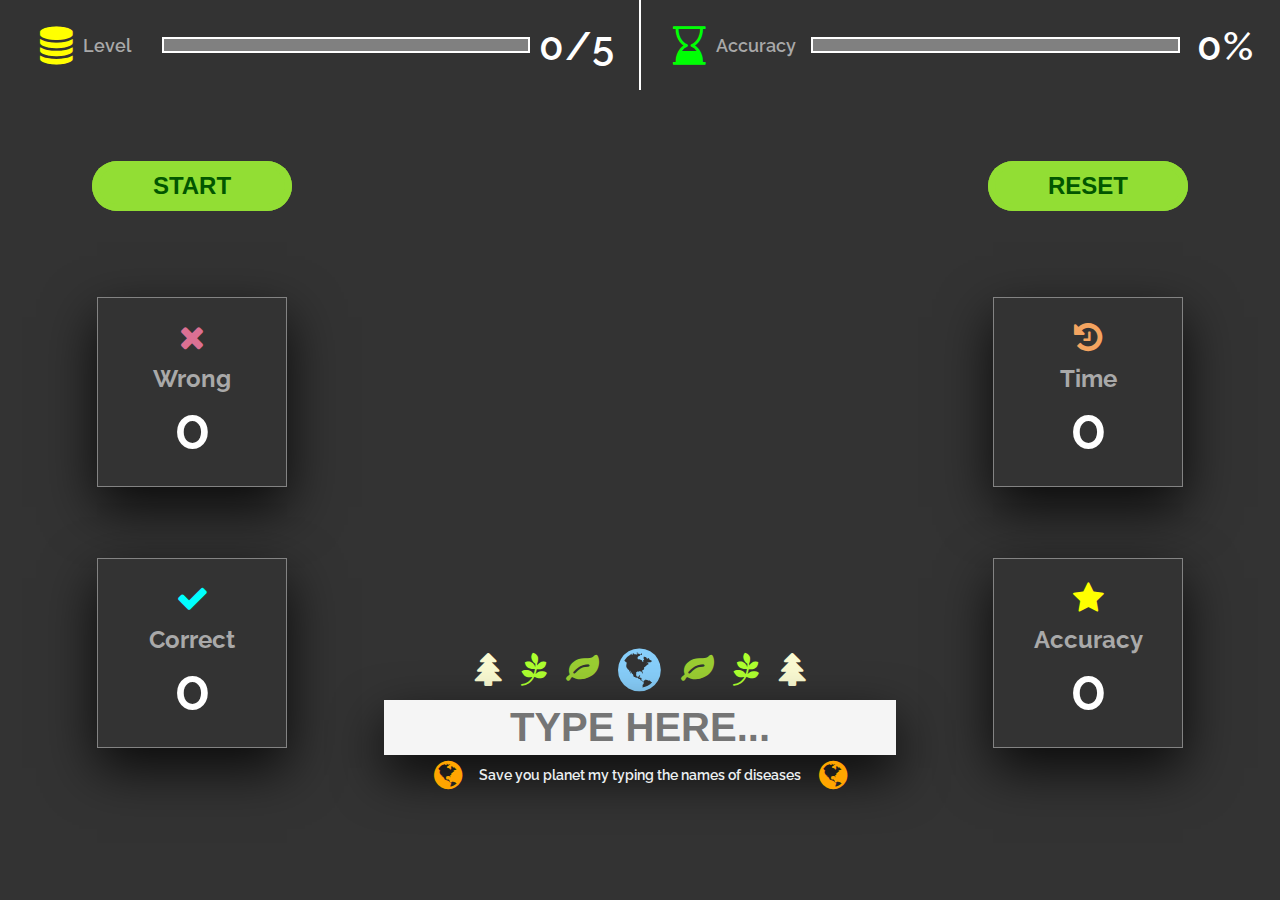
==== html/index.html @ 439d22b0 "added the functionalities for typing game" ====
<html>

<head>


  <meta charset="utf-8">
  <meta http-equiv="X-UA-Compatible" content="IE=edge">
  <title>Typing game</title>
  <link href='https://fonts.googleapis.com/css?family=Raleway:400,700' rel='stylesheet' type='text/css'>
  <link rel="stylesheet" href="animate.css">
  <link rel="stylesheet" href="main.css">
  <link rel="stylesheet" href="myProjects/webProject/icofont/css/icofont.min.css">
  <link rel="stylesheet" href="https://maxcdn.bootstrapcdn.com/font-awesome/4.4.0/css/font-awesome.min.css">

  <link rel="stylesheet" href="../css/index.css" />

</head>

<body>
  <div class="gameWrap">
    <!-- ----------------first div -------------------------------- -->
      <div class="first">

        <div class="progressbar">
          <div class="beforeprogress">
            <i class="fa fa-database icon-medium yellowlight"></i>
            <div class="text-bold-with-margin darkgray">Level</div>
          </div>
          <progress class="progress" id="levelProgress" value="0"  max="100"  ></progress>
          <div class="afterprogress" id="level">0/5</div>
        </div>

        <div class="separator"></div>

        <div class="progressbar">
          <div class="beforeprogress">
            <i class="fa fa-hourglass-end icon-medium parrot"></i>
            <div class="text-bold-with-margin darkgray">Accuracy</div>
          </div>
          <progress class="progress"  value=" " max="100" id="progressAccuracyBar"></progress>
          <div class="afterprogress" id="accuracybar">0%</div>
        </div>

      </div>

      <!--------------- second div ----------------------------------->
      <div class="second">
        <div class="left">
          <button class="button" id="start">START</button>
    
          <div class="card">
            <i class="fa fa-times icon red"></i>
            <h3>Wrong</h3>
            <div id="wrong">0</div>
          </div>
    
          <div class="card">
            <i class="fa fa-check icon cyan"></i>
            <h3>Correct</h3>
            <div id="correct">0</div>
          </div>
    
    
    
        </div>
        <div class="middle">
          <canvas id="canvas" width=640 height=450></canvas>
    
    
          <div class="above-input"><i class="fa fa-tree icon yellow"></i><i class="fa fa-pagelines icon greenyellow"></i><i
              class="fa fa-leaf icon yellowgreen"></i><i class="fa fa-globe icon icon-big lightskyblue"></i><i
              class="fa fa-leaf icon yellowgreen"></i><i class="fa fa-pagelines icon greenyellow"></i><i
              class="fa fa-tree icon yellow"></i></div>
          <input type="text" placeholder="TYPE HERE..." class="input" id="inputText" value="" onkeyup="handleInput()"/>
          <div class="below-input"><i class="fa fa-globe icon orange"></i>Save you planet my typing the names of diseases <i
              class="fa fa-globe icon orange"></i></div>
        </div>
        <div class="right">
          <button class="button" id="button2">RESET</button>
    
          <div class="card">
            <i class="fa fa-history icon brown"></i>
            <h3>Time</h3>
            <div id="time">0</div>
          </div>
    
          <div class="card">
            <i class="fa fa-star icon yellowlight"></i>
            <h3>Accuracy</h3>
            <div id="accuracy">0</div>
          </div>
        </div>
      </div>
  </div>

  <script src="../js/index.js"></script>
 <script src="../js/words.js"></script>
</body>

</html>
---- css/index.css ----
* {
  box-sizing: border-box;
}

:root {
  --background: #E5FFB3;
  --background-accent: #DBF8A3;
  --background-accent-2: #BDE66E;
  --light: #92DE34;
  --dark: #69BC22;
  --text: #025600;
}

body {
	font-family: 'Raleway', sans-serif;
  width:100%;
  height:100vh;
  margin: 0;
  padding: 0;
  background: #333;
  background-repeat: no-repeat;
}

/* --------------- GENERAL ------------- */

.icon{
  font-size: 33px;
  color:lightgray;
}
.icon-big{
  font-size: 50px;
}
.icon-medium{
  font-size: 38px;
}

.text-bold-with-margin{
  font-size: 18px;
  font-weight: 600;
  margin-left: 10px;
}

.yellow{
  color: lightgoldenrodyellow;
}
.yellowgreen{
  color: yellowgreen;
}
.greenyellow{
  color: greenyellow;
}
.lightskyblue{
  color: lightskyblue;
}
.orange{
  color: orange;
}
.yellowlight{
  color: yellow;
}
.cyan{
  color: cyan;
}
.red{
  color: palevioletred;
}
.brown{
  color: sandybrown;
}
.darkgray{
  color: darkgray;
}
.parrot{
  color: #00ff04;
}

.separator{
  box-sizing: border-box;
  width: 2px;
  background: white;
  height: 100%;
  display: inline-block;
  /* margin-top: 10px; */
}



/* -------------- LAYOUT ------------- */

.gameWrap{
  width:100%;
  height:100%;
  display:flex;
  align-items: center;
  flex-direction: column;
  justify-content: space-around;

}

.gameWrap .first{
  height: 10%;
  width: 100%;
  display: flex;
  flex-direction: row;
  align-items: center;
  justify-content: space-around;
}

.gameWrap .first .progressbar{
  width: 48%;
  height: 100%;
  display: flex;
  
}

.progressbar .beforeprogress{
  width: 25%;
  display: flex;
  justify-content: center;
  align-items: center;
}
.progressbar .progress{
  width: 60%; 
  align-self: center;
  display: flex;
  align-items: center;
  border: 2px solid white;
}

.progressbar .afterprogress{
  width: 15%;
  font-weight: 600;
  text-align: center;
  align-self: center;
  color: white;
  font-size: 40px;
  letter-spacing: 1px;
}

.gameWrap .first .levels {
  width: 30%;
  display: flex;
  flex-direction: row;
  justify-content: space-around;
}

.gameWrap .second{
  height: 90%;
  width: 100%;
  display: flex;
  flex-direction: row;
  justify-content: center;
 
}
.gameWrap .second .left{
  width:20%;
  height:90%;
  display: flex;
  flex-direction: column;
  justify-content: space-evenly;
  align-items: center;
}
.gameWrap .second .middle{
  width: 50%;
  height: 100%;
  display: flex;
  margin-bottom: 3px;
  flex-direction: column;
  justify-content: center;
  align-items: center;
}
.gameWrap .second .right{
  width:20%;
  height:90%;
  display: flex;
  flex-direction: column;
  justify-content: space-evenly;
  align-items: center;
}
/*---------------BUTTON ------------*/
button {
  display: block;
  cursor: pointer;
  outline: none;
  border: none;
  background-color: var(--light);
  width: 200px;
  height: 50px;
  border-radius: 30px;
  font-size: 1.5rem;
  font-weight: 600;
  color: var(--text);
  background-size: 100% 100%;
  box-shadow: 0 0 0 7px var(--light) inset;
  margin-bottom: 15px;
}

button:hover {
  background-image: linear-gradient(
    145deg,
    transparent 10%,
    var(--dark) 10% 20%,
    transparent 20% 30%,
    var(--dark) 30% 40%,
    transparent 40% 50%,
    var(--dark) 50% 60%,
    transparent 60% 70%,
    var(--dark) 70% 80%,
    transparent 80% 90%,
    var(--dark) 90% 100%
  );
  animation: background 3s linear infinite;
}

@keyframes background {
  0% {
    background-position: 0 0;
  }
  100% {
    background-position: 400px 0;
  }
}
/* ---------------CARD-------------- */
.card{
  width:190px;
  height:190px;
  border:0.5px solid #838383;
  background: #333;
  display: flex;
  flex-direction:column;
  justify-content: center;
  align-items: center;
  z-index: 1;
  box-sizing: border-box;
  box-shadow: 0 20px 50px rgba(0, 0, 0, 0.8);
  
}
.card h3{
  color: darkgray;
  margin: 10px 0 0;
  padding: 0;
  text-align: center;
  font-size: 1.5em
  
}
.card div{
  font-size:60px;
  font-weight:600;
  color: #fff;
}


/* -------------------- INPUT ------------------- */
.above-input{
  display: flex;
  justify-content: space-around;
  width: 55%;
  margin-bottom: 5px;
  align-items: center;
}
.input{
  width: 80%;
  height: 55px;
  padding: 18px;
  font-size: 40px;
  text-align: center;
  text-transform: capitalize;
  font-weight: 600;
  border: none;
  background: whitesmoke;
  color: gray;
  box-shadow: 0 20px 50px rgba(0, 0, 0, 0.8);
}

.below-input{
  font-size: 14px;
  font-weight: 600;
  margin: 4px 0;
  width: 70%;
  display: flex;
  justify-content: space-evenly;
  align-items: center;
  color: #ECF0F1;
}


canvas {background:#333}
.wordsWrap {
	margin-top: 50px;
}

.words span{
    font-size: 60px;
    letter-spacing: 1px;
    color: #ECF0F1;
}
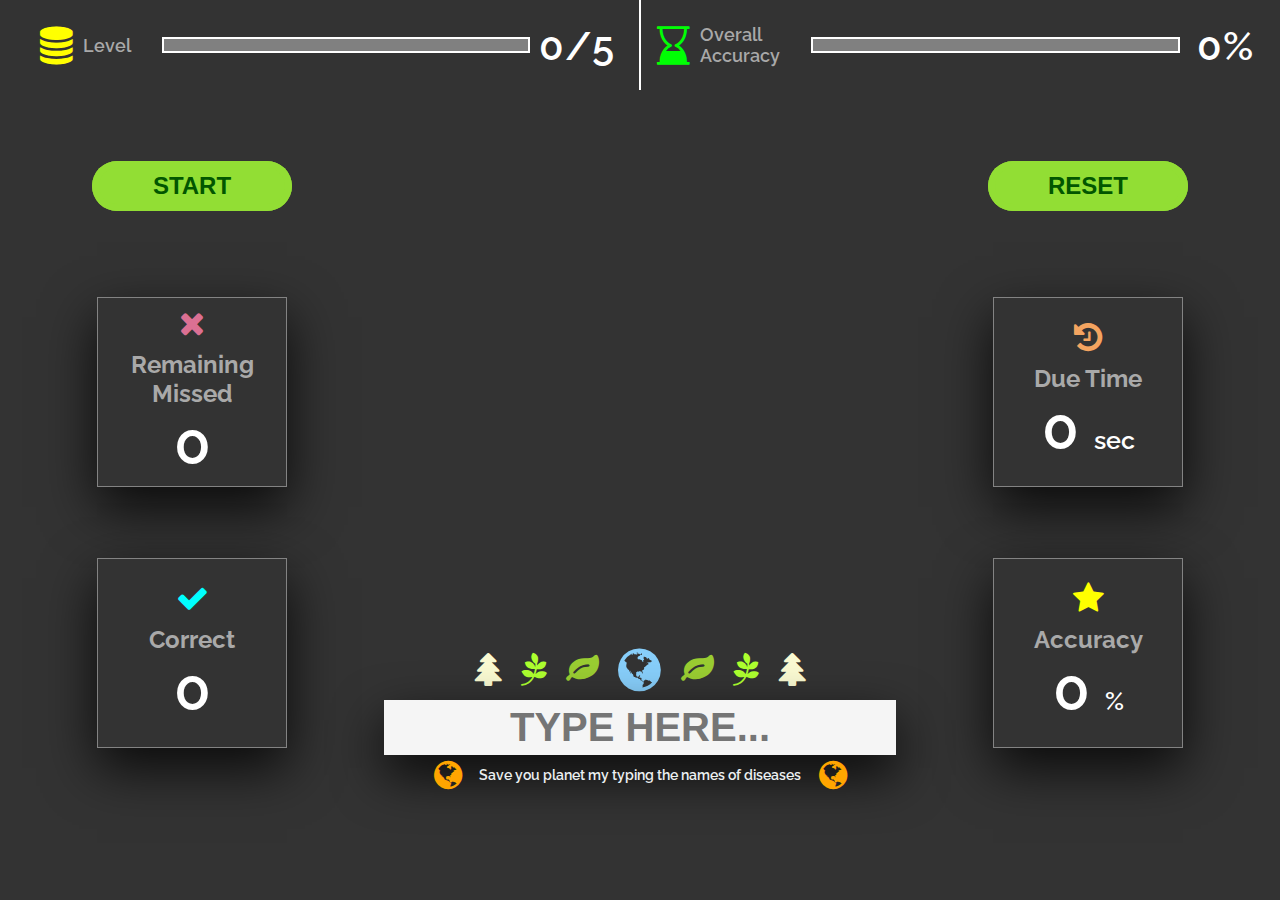
==== commit 6aa544ee: "level  1 implementation added" ====
--- a/html/index.html
+++ b/html/index.html
@@ -19,82 +19,85 @@
 <body>
   <div class="gameWrap">
     <!-- ----------------first div -------------------------------- -->
-      <div class="first">
+    <div class="first">
 
-        <div class="progressbar">
-          <div class="beforeprogress">
-            <i class="fa fa-database icon-medium yellowlight"></i>
-            <div class="text-bold-with-margin darkgray">Level</div>
-          </div>
-          <progress class="progress" id="levelProgress" value="0"  max="100"  ></progress>
-          <div class="afterprogress" id="level">0/5</div>
+      <div class="progressbar">
+        <div class="beforeprogress">
+          <i class="fa fa-database icon-medium yellowlight"></i>
+          <div class="text-bold-with-margin darkgray">Level</div>
+        </div>
+        <progress class="progress" id="levelProgress" value="0" max="100"></progress>
+        <div class="afterprogress" id="level">0/5</div>
+      </div>
+
+      <div class="separator"></div>
+
+      <div class="progressbar">
+        <div class="beforeprogress">
+          <i class="fa fa-hourglass-end icon-medium parrot"></i>
+          <div class="text-bold-with-margin darkgray">Overall Accuracy</div>
+        </div>
+        <progress class="progress" value="0" max="100" id="progressAccuracyBar"></progress>
+        <div class="afterprogress" id="accuracybar">0%</div>
+      </div>
+
+    </div>
+
+    <!--------------- second div ----------------------------------->
+    <div class="second">
+      <div class="left">
+        <button class="button" id="start">START</button>
+
+        <div class="card">
+          <i class="fa fa-times icon red"></i>
+          <h3>Remaining Missed</h3>
+          <div id="wrong">0</div>
         </div>
 
-        <div class="separator"></div>
-
-        <div class="progressbar">
-          <div class="beforeprogress">
-            <i class="fa fa-hourglass-end icon-medium parrot"></i>
-            <div class="text-bold-with-margin darkgray">Accuracy</div>
-          </div>
-          <progress class="progress"  value=" " max="100" id="progressAccuracyBar"></progress>
-          <div class="afterprogress" id="accuracybar">0%</div>
+        <div class="card">
+          <i class="fa fa-check icon cyan"></i>
+          <h3>Correct</h3>
+          <div id="correct">0</div>
         </div>
 
+
+
       </div>
+      <div class="middle">
+        <canvas id="canvas" width=640 height=450></canvas>
 
-      <!--------------- second div ----------------------------------->
-      <div class="second">
-        <div class="left">
-          <button class="button" id="start">START</button>
-    
-          <div class="card">
-            <i class="fa fa-times icon red"></i>
-            <h3>Wrong</h3>
-            <div id="wrong">0</div>
-          </div>
-    
-          <div class="card">
-            <i class="fa fa-check icon cyan"></i>
-            <h3>Correct</h3>
-            <div id="correct">0</div>
-          </div>
-    
-    
-    
-        </div>
-        <div class="middle">
-          <canvas id="canvas" width=640 height=450></canvas>
-    
-    
-          <div class="above-input"><i class="fa fa-tree icon yellow"></i><i class="fa fa-pagelines icon greenyellow"></i><i
-              class="fa fa-leaf icon yellowgreen"></i><i class="fa fa-globe icon icon-big lightskyblue"></i><i
-              class="fa fa-leaf icon yellowgreen"></i><i class="fa fa-pagelines icon greenyellow"></i><i
-              class="fa fa-tree icon yellow"></i></div>
-          <input type="text" placeholder="TYPE HERE..." class="input" id="inputText" value="" onkeyup="handleInput()"/>
-          <div class="below-input"><i class="fa fa-globe icon orange"></i>Save you planet my typing the names of diseases <i
-              class="fa fa-globe icon orange"></i></div>
-        </div>
-        <div class="right">
-          <button class="button" id="button2">RESET</button>
-    
-          <div class="card">
-            <i class="fa fa-history icon brown"></i>
-            <h3>Time</h3>
-            <div id="time">0</div>
-          </div>
-    
-          <div class="card">
-            <i class="fa fa-star icon yellowlight"></i>
-            <h3>Accuracy</h3>
-            <div id="accuracy">0</div>
+
+        <div class="above-input"><i class="fa fa-tree icon yellow"></i><i
+            class="fa fa-pagelines icon greenyellow"></i><i class="fa fa-leaf icon yellowgreen"></i><i
+            class="fa fa-globe icon icon-big lightskyblue"></i><i class="fa fa-leaf icon yellowgreen"></i><i
+            class="fa fa-pagelines icon greenyellow"></i><i class="fa fa-tree icon yellow"></i></div>
+        <input type="text" placeholder="TYPE HERE..." class="input" id="inputText" value="" onkeyup="handleInput()" />
+        <div class="below-input"><i class="fa fa-globe icon orange"></i>Save you planet my typing the names of diseases
+          <i class="fa fa-globe icon orange"></i></div>
+      </div>
+      <div class="right">
+        <button class="button" id="button2">RESET</button>
+
+        <div class="card">
+          <i class="fa fa-history icon brown"></i>
+          <h3>Due Time</h3>
+          <div id="time">
+            0
+            <span class="text-medium">sec</span>
           </div>
         </div>
+
+        <div class="card">
+          <i class="fa fa-star icon yellowlight"></i>
+          <h3>Accuracy</h3>
+          <div id="accuracy">0 <span class="text-medium">%</span></div>
+        </div>
       </div>
+    </div>
   </div>
 
   <script src="../js/index.js"></script>
- <script src="../js/words.js"></script>
+  <script src="../js/words.js"></script>
 </body>
 
 </html>--- a/css/index.css
+++ b/css/index.css
@@ -33,7 +33,9 @@
 .icon-medium{
   font-size: 38px;
 }
-
+.text-medium{
+  font-size: 25px;
+}
 .text-bold-with-margin{
   font-size: 18px;
   font-weight: 600;
@@ -94,7 +96,7 @@
   align-items: center;
   flex-direction: column;
   justify-content: space-around;
-
+  
 }
 
 .gameWrap .first{
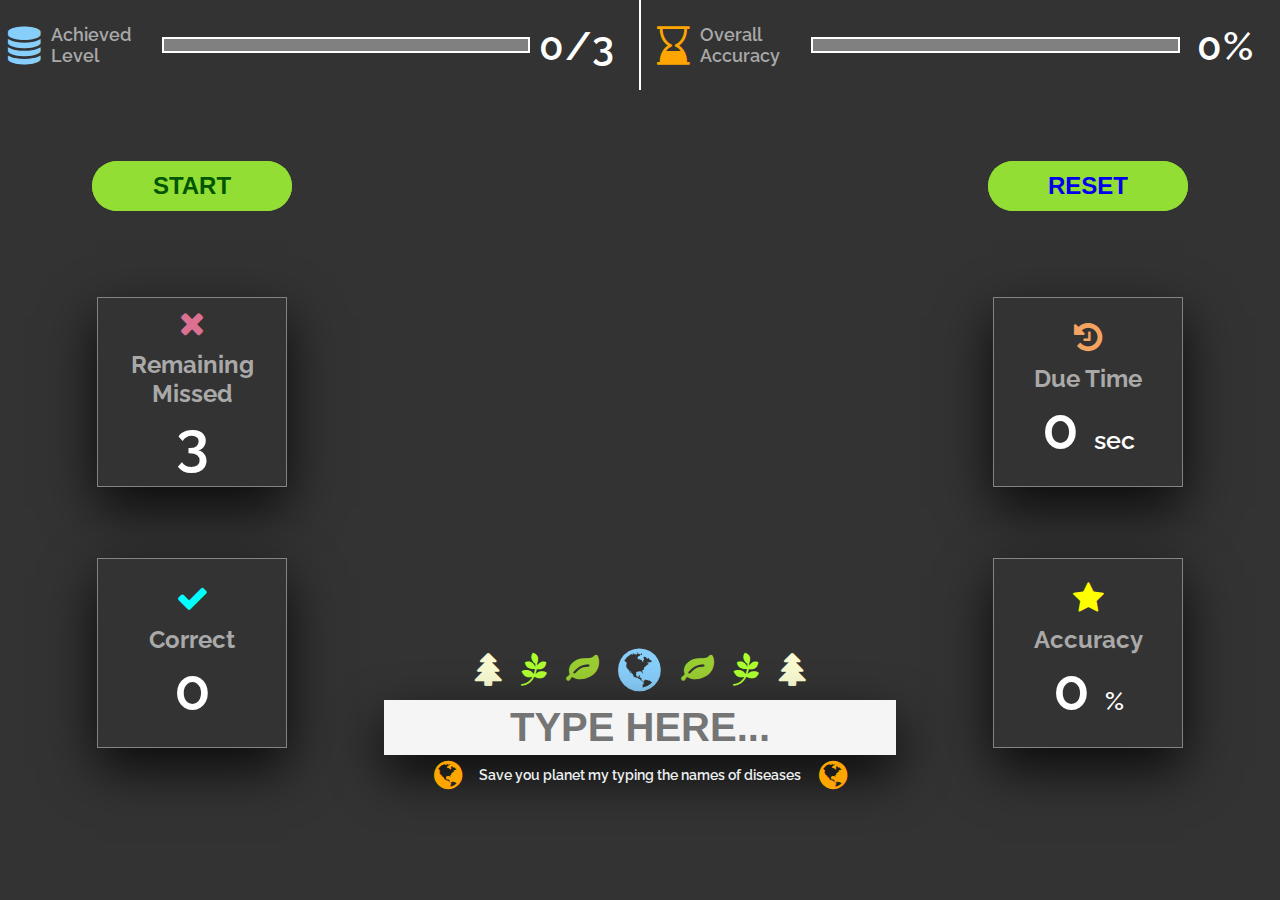
==== commit 6235e40b: "added the modal" ====
--- a/html/index.html
+++ b/html/index.html
@@ -17,24 +17,24 @@
 </head>
 
 <body>
-  <div class="gameWrap">
-    <!-- ----------------first div -------------------------------- -->
+  <div class="gameWrap" id="game">
+    <!-- ----------------------------------------FIRST CHILD------------------------------------>
     <div class="first">
 
       <div class="progressbar">
         <div class="beforeprogress">
-          <i class="fa fa-database icon-medium yellowlight"></i>
-          <div class="text-bold-with-margin darkgray">Level</div>
+          <i class="fa fa-database icon-medium lightskyblue"></i>
+          <div class="text-bold-with-margin darkgray">Achieved Level</div>
         </div>
         <progress class="progress" id="levelProgress" value="0" max="100"></progress>
-        <div class="afterprogress" id="level">0/5</div>
+        <div class="afterprogress" id="level"></div>
       </div>
 
       <div class="separator"></div>
 
       <div class="progressbar">
         <div class="beforeprogress">
-          <i class="fa fa-hourglass-end icon-medium parrot"></i>
+          <i class="fa fa-hourglass-end icon-medium orange"></i>
           <div class="text-bold-with-margin darkgray">Overall Accuracy</div>
         </div>
         <progress class="progress" value="0" max="100" id="progressAccuracyBar"></progress>
@@ -43,7 +43,7 @@
 
     </div>
 
-    <!--------------- second div ----------------------------------->
+    <!-------------------------------------------SECOND CHILD----------------------------------->
     <div class="second">
       <div class="left">
         <button class="button" id="start">START</button>
@@ -76,7 +76,7 @@
           <i class="fa fa-globe icon orange"></i></div>
       </div>
       <div class="right">
-        <button class="button" id="button2">RESET</button>
+        <button class="button" id="button2"><a href="../html/frontPage.html"><span>RESET</span></a></button>
 
         <div class="card">
           <i class="fa fa-history icon brown"></i>
@@ -94,8 +94,34 @@
         </div>
       </div>
     </div>
+
+    <!-- ----------------------------------------THIRD CHILD------------------------------------->
+    
+
+
   </div>
-
+  <div class="reportModal hide" id="modal">
+    <div class="gameStatus">
+      <i class="fa fa-trophy icon-size-big parrot" id="modalIcon"></i>
+      <!-- <i class="fa fa-exclamation icon-size-big redDark" ></i> -->
+      <div class="gameLevel" id="modalHeading">You Won The Game.🥳</div>
+    </div>
+    <div class="gameAccuracyReport">
+      <div class="userAccuracy">
+        <div class="accuracyText modal-big-text">Overall Accuracy</div>
+        <div class="accuracyShow modal-big-text" id="modalAccuracy">0%</div>
+      </div>
+      <div class="userLevel">
+        <div class="userLevelText modal-big-text">Reached Level</div>
+        <div class="userLevelShow modal-big-text" id="modalLevel">0/5</div>
+      </div>
+    </div>
+    <div class="modalCloseButton"> 
+      <input type="button" class="modalButton" value="OK" onclick="closeModal()"> 
+    </div>
+    
+    
+  </div>
   <script src="../js/index.js"></script>
   <script src="../js/words.js"></script>
 </body>
--- a/css/index.css
+++ b/css/index.css
@@ -19,6 +19,7 @@
   padding: 0;
   background: #333;
   background-repeat: no-repeat;
+  position: relative;
 }
 
 /* --------------- GENERAL ------------- */
@@ -74,6 +75,9 @@
 }
 .parrot{
   color: #00ff04;
+}
+.redDark{
+  color: red;
 }
 
 .separator{
@@ -85,6 +89,9 @@
   /* margin-top: 10px; */
 }
 
+a{
+  text-decoration: none;
+}
 
 
 /* -------------- LAYOUT ------------- */
@@ -295,4 +302,104 @@
     font-size: 60px;
     letter-spacing: 1px;
     color: #ECF0F1;
-}+}
+
+
+/* ------------------------  Report Modal -------------- */
+.reportModal{
+  position: absolute;
+  width: 500px;
+  height: 300px;
+  border: 1px solid white;
+  background: white;
+  top: 50%;
+  left: 50%;
+  margin-left: -250px;
+  margin-top: -150px;
+  z-index: 1;
+}
+
+/* -----------------------------common css------------------------ */
+.modal-big-text{
+    font-size: 20px ;
+    font-weight: 600;
+    padding: 5px;
+}
+.icon-size-big{
+  font-size: 90px;
+  padding: 15px;
+}
+.disable{
+  pointer-events: none;
+  opacity: 0.3;
+  z-index: -1;
+}
+.hide{
+  visibility: hidden;
+}
+
+.show{
+  visibility: visible;
+  pointer-events: visible;
+  opacity: 1;
+  z-index: 1;
+  position: fixed;
+}
+
+/* ------------------------- for win or loss status ---------------------- */
+.reportModal .gameStatus{
+  display: flex;
+  flex-direction: row;
+  align-items: center;
+  height: 40%;
+  width: 100%;
+  justify-content: space-around;
+}
+
+.reportModal .gameStatus .gameLevel {
+  width: 80%;
+  display: flex;
+  justify-content: center;
+  align-items: center;
+  font-size: 45px;
+  font-weight: 600;
+  text-align: center;
+}
+/* -------------------------- user overall accuracy and level ---------------------------- */
+.reportModal .gameAccuracyReport{
+  display: flex;
+  justify-content: space-between;
+  height: 40%;
+  width: 100%;
+  align-items: center;
+}
+.reportModal .gameAccuracyReport .userAccuracy{
+  width: 50%;
+  display: flex;
+  flex-direction: column;
+  align-items: center;
+}
+.reportModal .gameAccuracyReport .userLevel{
+  width: 50%;
+  display: flex;
+  flex-direction: column;
+  align-items: center;
+}
+
+.reportModal .modalCloseButton{
+  height: 20% ;
+  width: 100% ;
+  text-align: center;
+  align-items: center;
+}
+
+.modalButton{
+  border: none;
+  color: black;
+  padding: 16px 32px;
+  text-decoration: none;
+  margin: 4px 2px;
+  cursor: pointer;
+
+}
+
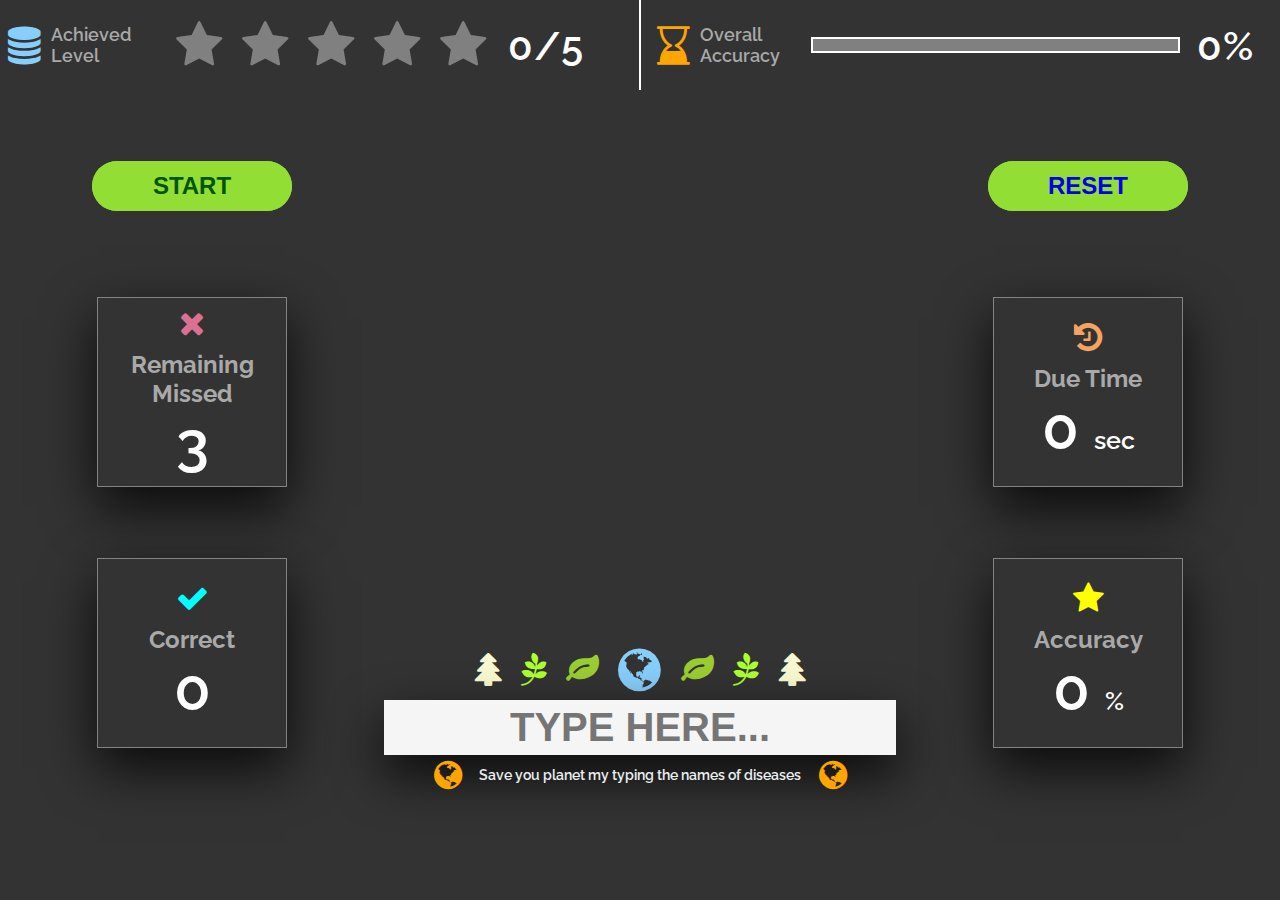
==== commit a79998c2: "added the levels" ====
--- a/html/index.html
+++ b/html/index.html
@@ -26,7 +26,20 @@
           <i class="fa fa-database icon-medium lightskyblue"></i>
           <div class="text-bold-with-margin darkgray">Achieved Level</div>
         </div>
-        <progress class="progress" id="levelProgress" value="0" max="100"></progress>
+        <!-- <progress class="progress" id="levelProgress" value="0" max="100"></progress> -->
+        
+
+        <!-- ----------------------star---------------- -->
+
+        <div class="starWrap" id="stars">
+          <!-- <i class="fa fa-star md-10 icon-big fill"></i>
+          <i class="fa fa-star md-10 icon-big fill"></i>
+          <i class="fa fa-star md-10 icon-big empty"></i>
+          <i class="fa fa-star md-10 icon-big empty"></i>
+          <i class="fa fa-star md-10 icon-big empty"></i> -->
+        </div>
+
+        <!-- --------------------------end star---------------- -->
         <div class="afterprogress" id="level"></div>
       </div>
 
@@ -102,7 +115,7 @@
   </div>
   <div class="reportModal hide" id="modal">
     <div class="gameStatus">
-      <i class="fa fa-trophy icon-size-big parrot" id="modalIcon"></i>
+      <i class="fa fa-trophy icon-size-big brightYellow" id="modalIcon"></i>
       <!-- <i class="fa fa-exclamation icon-size-big redDark" ></i> -->
       <div class="gameLevel" id="modalHeading">You Won The Game.🥳</div>
     </div>
--- a/css/index.css
+++ b/css/index.css
@@ -23,7 +23,9 @@
 }
 
 /* --------------- GENERAL ------------- */
-
+.md-10{
+  margin:10px;
+}
 .icon{
   font-size: 33px;
   color:lightgray;
@@ -78,6 +80,9 @@
 }
 .redDark{
   color: red;
+}
+.brightYellow{
+  color: #ffff00;
 }
 
 .separator{
@@ -307,6 +312,7 @@
 
 /* ------------------------  Report Modal -------------- */
 .reportModal{
+  box-shadow: 7px 12px 10px black;
   position: absolute;
   width: 500px;
   height: 300px;
@@ -394,12 +400,45 @@
 }
 
 .modalButton{
+  font-family: 'Roboto', sans-serif;
   border: none;
   color: black;
-  padding: 16px 32px;
+  padding: 12px 30px;
   text-decoration: none;
   margin: 4px 2px;
   cursor: pointer;
-
-}
-
+  border-radius: 8px;
+  font-size: 20px;
+  font-weight: 800;
+  background-color: white;
+  box-shadow: 5px 8px 15px rgba(0, 0, 0, 0.1);
+  outline: none;
+
+}
+
+.modalButton:hover{
+  background-color: #cccfcf;
+  box-shadow: 5px 15px 20px rgba(27, 31, 30, 0.568);
+  color: rgb(8, 8, 8);
+  transform: translateY(-7px);
+}
+
+
+
+/* --------------  STAR ------------------- */
+
+.starWrap{
+  width: 55%;
+  height: 100%;
+  display: flex;
+  flex-direction: row;
+  align-items: center;
+  justify-content: center;
+}
+
+.empty{
+  color: gray;
+}
+.fill{
+  color:#ffff02;
+}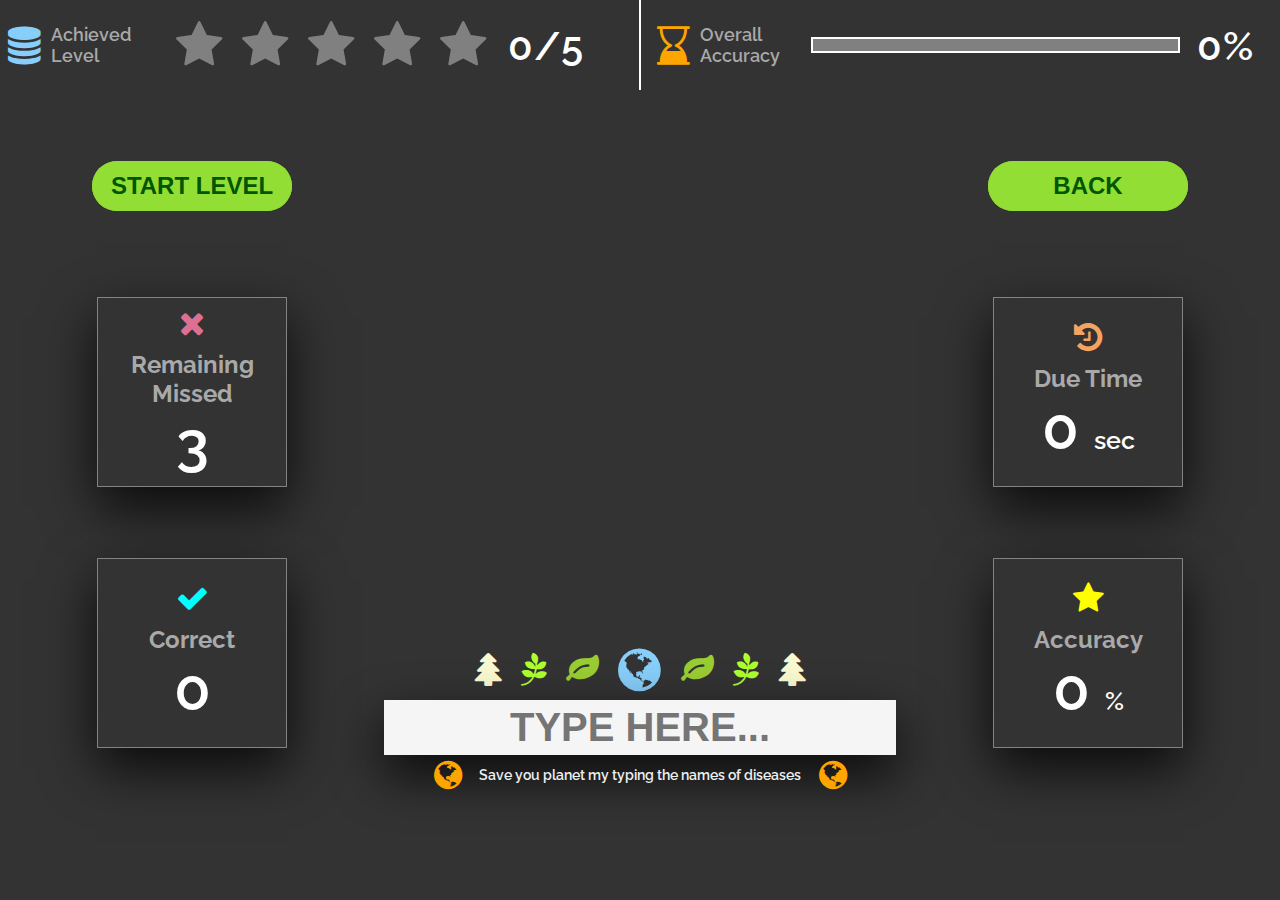
==== commit 290c4f17: "Added game Won condition." ====
--- a/html/index.html
+++ b/html/index.html
@@ -59,7 +59,7 @@
     <!-------------------------------------------SECOND CHILD----------------------------------->
     <div class="second">
       <div class="left">
-        <button class="button" id="start">START</button>
+        <button class="button" id="start">START LEVEL</button>
 
         <div class="card">
           <i class="fa fa-times icon red"></i>
@@ -89,7 +89,7 @@
           <i class="fa fa-globe icon orange"></i></div>
       </div>
       <div class="right">
-        <button class="button" id="button2"><a href="../html/frontPage.html"><span>RESET</span></a></button>
+        <button class="button" id="button2"><a href="../html/frontPage.html"><span>BACK</span></a></button>
 
         <div class="card">
           <i class="fa fa-history icon brown"></i>
--- a/css/index.css
+++ b/css/index.css
@@ -96,6 +96,7 @@
 
 a{
   text-decoration: none;
+  color: inherit;
 }
 
 
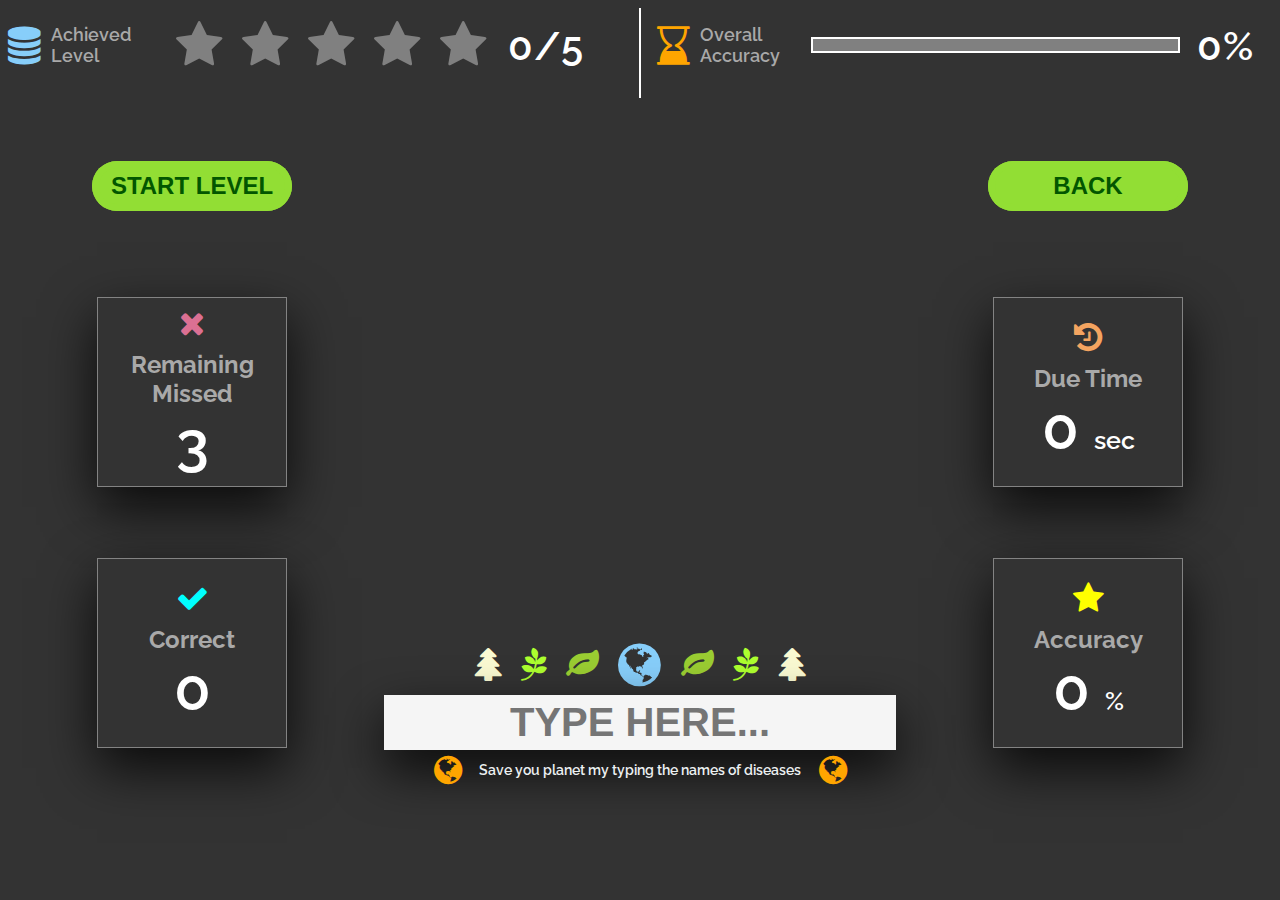
==== commit ff35ba12: "separator height and canvas height fixed" ====
--- a/html/index.html
+++ b/html/index.html
@@ -77,7 +77,7 @@
 
       </div>
       <div class="middle">
-        <canvas id="canvas" width=640 height=450></canvas>
+        <canvas id="canvas" width=640 height=440></canvas>
 
 
         <div class="above-input"><i class="fa fa-tree icon yellow"></i><i
@@ -89,7 +89,7 @@
           <i class="fa fa-globe icon orange"></i></div>
       </div>
       <div class="right">
-        <button class="button" id="button2"><a href="../html/frontPage.html"><span>BACK</span></a></button>
+        <button class="button" id="button2"><a href="../index.html"><span>BACK</span></a></button>
 
         <div class="card">
           <i class="fa fa-history icon brown"></i>
--- a/css/index.css
+++ b/css/index.css
@@ -91,7 +91,7 @@
   background: white;
   height: 100%;
   display: inline-block;
-  /* margin-top: 10px; */
+  margin-top: 15px;
 }
 
 a{
